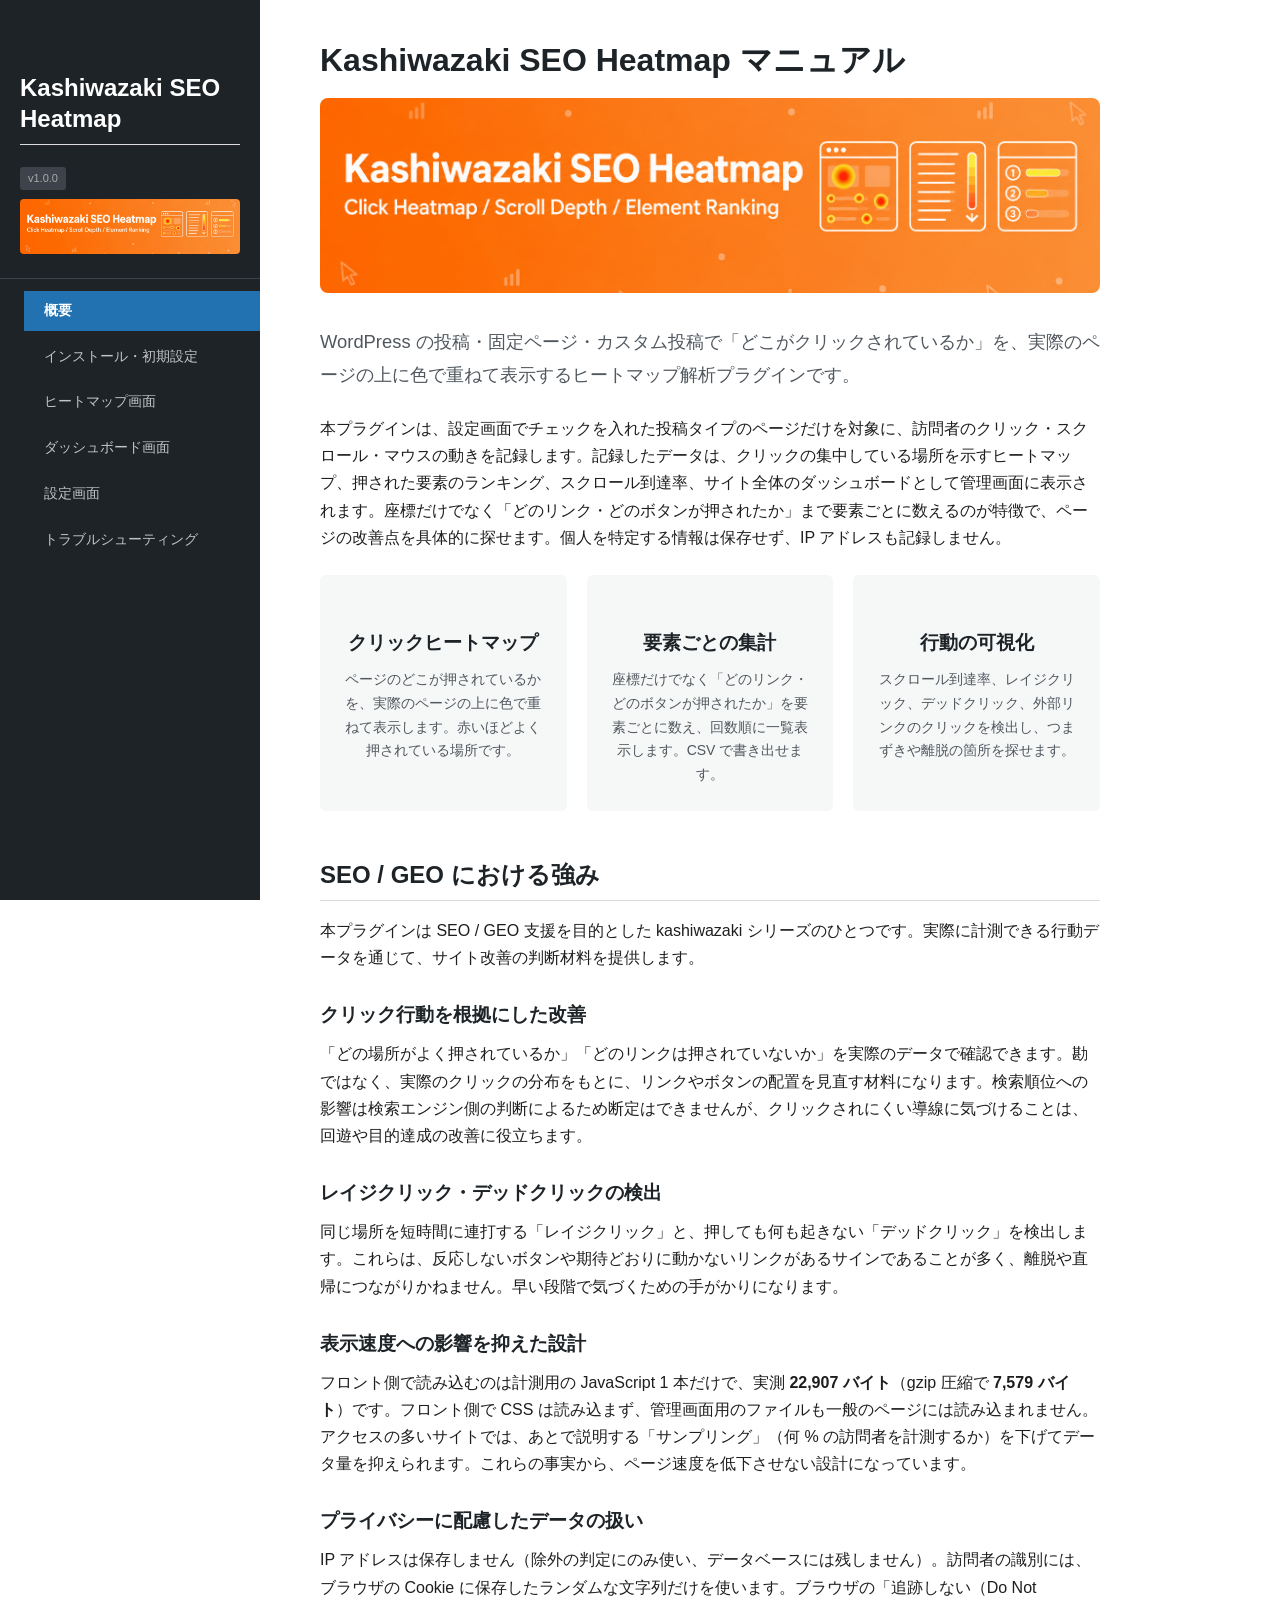
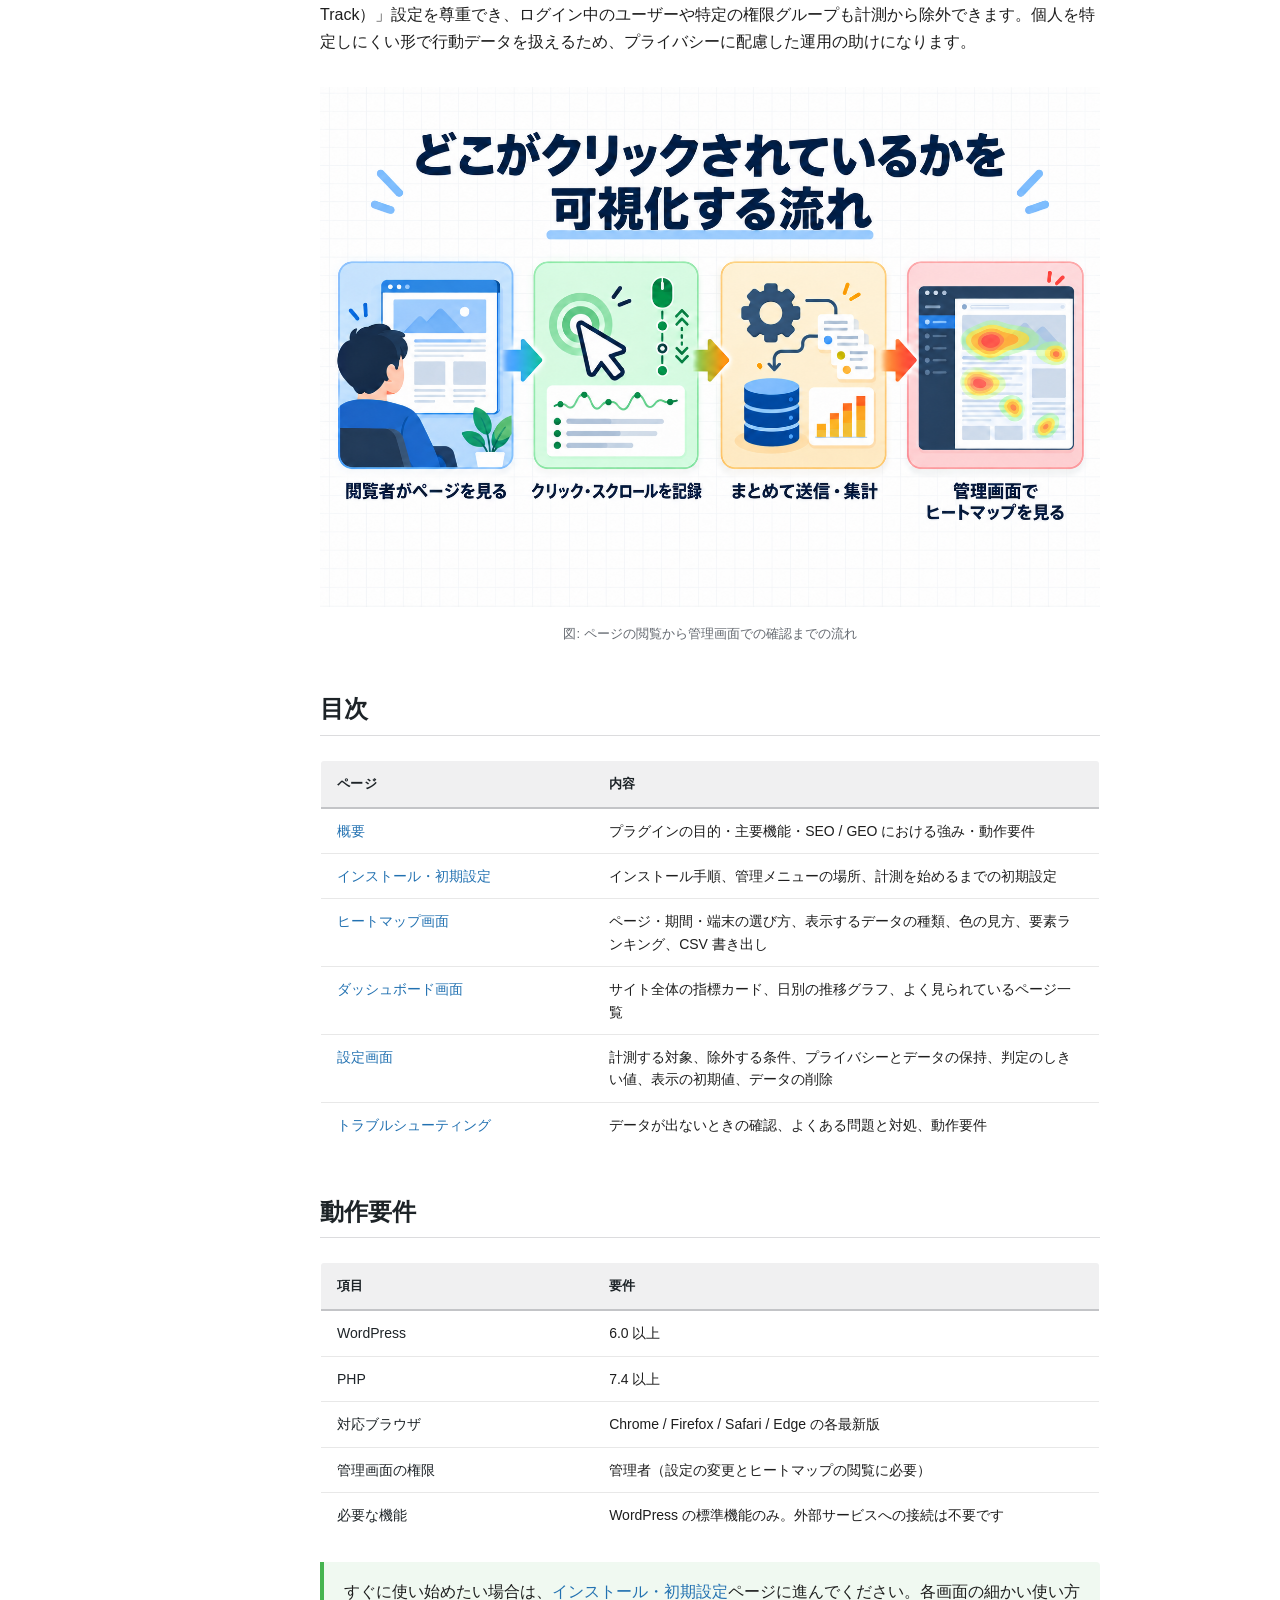
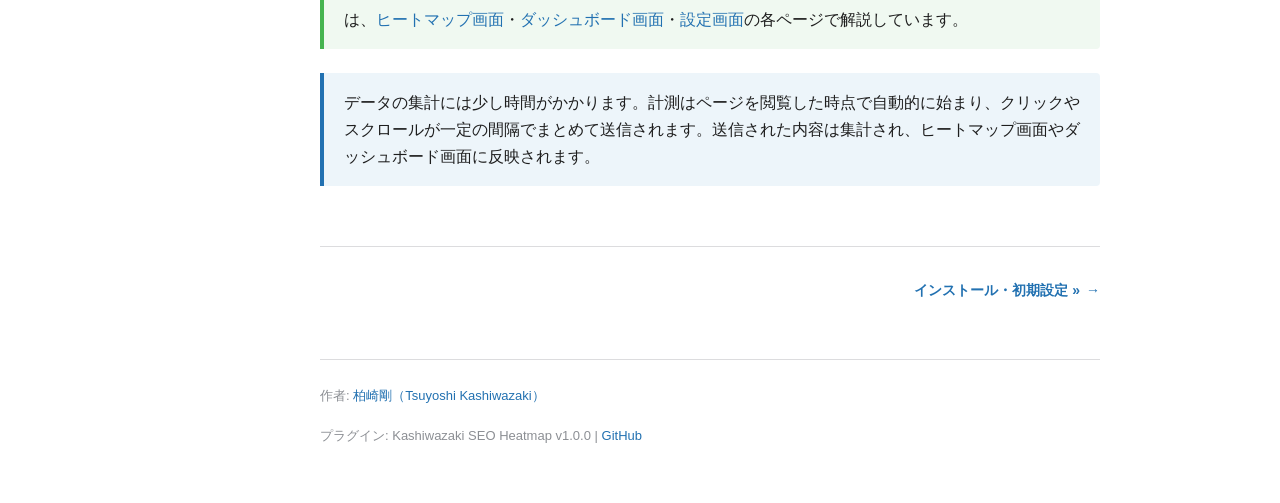
==== docs/index.html @ 168dd813 "Initial release v1.0.0" ====
<!DOCTYPE html>
<html lang="ja">
<head>
    <meta charset="UTF-8">
    <meta name="viewport" content="width=device-width, initial-scale=1.0">
    <title>概要 - Kashiwazaki SEO Heatmap マニュアル</title>
    <link rel="stylesheet" href="css/style.css">
</head>
<body>
<button class="hamburger-btn" aria-label="メニューを開く">&#9776;</button>

<nav class="sidebar">
    <div class="sidebar-header">
        <h2 style="color:#fff;">Kashiwazaki SEO Heatmap</h2>
        <span class="version">v1.0.0</span>
        <img src="images/main-visual.png" alt="" style="width:100%;border-radius:4px;margin-top:8px;">
    </div>
    <ul>
        <li><a href="index.html">概要</a></li>
        <li><a href="setup.html">インストール・初期設定</a></li>
        <li><a href="heatmap.html">ヒートマップ画面</a></li>
        <li><a href="dashboard.html">ダッシュボード画面</a></li>
        <li><a href="settings.html">設定画面</a></li>
        <li><a href="troubleshooting.html">トラブルシューティング</a></li>
    </ul>
</nav>

<main class="content">
    <h1>Kashiwazaki SEO Heatmap マニュアル</h1>
    <img src="images/main-visual.png" alt="Kashiwazaki SEO Heatmap メインビジュアル" style="width:100%;border-radius:8px;margin-bottom:24px;">

    <p class="lead">WordPress の投稿・固定ページ・カスタム投稿で「どこがクリックされているか」を、実際のページの上に色で重ねて表示するヒートマップ解析プラグインです。</p>

    <p>本プラグインは、設定画面でチェックを入れた投稿タイプのページだけを対象に、訪問者のクリック・スクロール・マウスの動きを記録します。記録したデータは、クリックの集中している場所を示すヒートマップ、押された要素のランキング、スクロール到達率、サイト全体のダッシュボードとして管理画面に表示されます。座標だけでなく「どのリンク・どのボタンが押されたか」まで要素ごとに数えるのが特徴で、ページの改善点を具体的に探せます。個人を特定する情報は保存せず、IP アドレスも記録しません。</p>

    <div class="feature-cards">
        <div class="feature-card">
            <h3>クリックヒートマップ</h3>
            <p>ページのどこが押されているかを、実際のページの上に色で重ねて表示します。赤いほどよく押されている場所です。</p>
        </div>
        <div class="feature-card">
            <h3>要素ごとの集計</h3>
            <p>座標だけでなく「どのリンク・どのボタンが押されたか」を要素ごとに数え、回数順に一覧表示します。CSV で書き出せます。</p>
        </div>
        <div class="feature-card">
            <h3>行動の可視化</h3>
            <p>スクロール到達率、レイジクリック、デッドクリック、外部リンクのクリックを検出し、つまずきや離脱の箇所を探せます。</p>
        </div>
    </div>

    <section>
        <h2>SEO / GEO における強み</h2>
        <p>本プラグインは SEO / GEO 支援を目的とした kashiwazaki シリーズのひとつです。実際に計測できる行動データを通じて、サイト改善の判断材料を提供します。</p>

        <h3>クリック行動を根拠にした改善</h3>
        <p>「どの場所がよく押されているか」「どのリンクは押されていないか」を実際のデータで確認できます。勘ではなく、実際のクリックの分布をもとに、リンクやボタンの配置を見直す材料になります。検索順位への影響は検索エンジン側の判断によるため断定はできませんが、クリックされにくい導線に気づけることは、回遊や目的達成の改善に役立ちます。</p>

        <h3>レイジクリック・デッドクリックの検出</h3>
        <p>同じ場所を短時間に連打する「レイジクリック」と、押しても何も起きない「デッドクリック」を検出します。これらは、反応しないボタンや期待どおりに動かないリンクがあるサインであることが多く、離脱や直帰につながりかねません。早い段階で気づくための手がかりになります。</p>

        <h3>表示速度への影響を抑えた設計</h3>
        <p>フロント側で読み込むのは計測用の JavaScript 1 本だけで、実測 <strong>22,907 バイト</strong>（gzip 圧縮で <strong>7,579 バイト</strong>）です。フロント側で CSS は読み込まず、管理画面用のファイルも一般のページには読み込まれません。アクセスの多いサイトでは、あとで説明する「サンプリング」（何 % の訪問者を計測するか）を下げてデータ量を抑えられます。これらの事実から、ページ速度を低下させない設計になっています。</p>

        <h3>プライバシーに配慮したデータの扱い</h3>
        <p>IP アドレスは保存しません（除外の判定にのみ使い、データベースには残しません）。訪問者の識別には、ブラウザの Cookie に保存したランダムな文字列だけを使います。ブラウザの「追跡しない（Do Not Track）」設定を尊重でき、ログイン中のユーザーや特定の権限グループも計測から除外できます。個人を特定しにくい形で行動データを扱えるため、プライバシーに配慮した運用の助けになります。</p>
    </section>

    <figure class="infographic">
        <img src="images/infographics/overview-flow.png" alt="プラグインの全体ワークフロー">
        <figcaption>図: ページの閲覧から管理画面での確認までの流れ</figcaption>
    </figure>

    <section>
        <h2>目次</h2>
        <table>
            <thead>
                <tr>
                    <th style="width:35%;">ページ</th>
                    <th>内容</th>
                </tr>
            </thead>
            <tbody>
                <tr>
                    <td><a href="index.html">概要</a></td>
                    <td>プラグインの目的・主要機能・SEO / GEO における強み・動作要件</td>
                </tr>
                <tr>
                    <td><a href="setup.html">インストール・初期設定</a></td>
                    <td>インストール手順、管理メニューの場所、計測を始めるまでの初期設定</td>
                </tr>
                <tr>
                    <td><a href="heatmap.html">ヒートマップ画面</a></td>
                    <td>ページ・期間・端末の選び方、表示するデータの種類、色の見方、要素ランキング、CSV 書き出し</td>
                </tr>
                <tr>
                    <td><a href="dashboard.html">ダッシュボード画面</a></td>
                    <td>サイト全体の指標カード、日別の推移グラフ、よく見られているページ一覧</td>
                </tr>
                <tr>
                    <td><a href="settings.html">設定画面</a></td>
                    <td>計測する対象、除外する条件、プライバシーとデータの保持、判定のしきい値、表示の初期値、データの削除</td>
                </tr>
                <tr>
                    <td><a href="troubleshooting.html">トラブルシューティング</a></td>
                    <td>データが出ないときの確認、よくある問題と対処、動作要件</td>
                </tr>
            </tbody>
        </table>
    </section>

    <section>
        <h2>動作要件</h2>
        <table>
            <thead>
                <tr>
                    <th style="width:35%;">項目</th>
                    <th>要件</th>
                </tr>
            </thead>
            <tbody>
                <tr><td>WordPress</td><td>6.0 以上</td></tr>
                <tr><td>PHP</td><td>7.4 以上</td></tr>
                <tr><td>対応ブラウザ</td><td>Chrome / Firefox / Safari / Edge の各最新版</td></tr>
                <tr><td>管理画面の権限</td><td>管理者（設定の変更とヒートマップの閲覧に必要）</td></tr>
                <tr><td>必要な機能</td><td>WordPress の標準機能のみ。外部サービスへの接続は不要です</td></tr>
            </tbody>
        </table>
    </section>

    <div class="callout callout-tip">
        <p>すぐに使い始めたい場合は、<a href="setup.html">インストール・初期設定</a>ページに進んでください。各画面の細かい使い方は、<a href="heatmap.html">ヒートマップ画面</a>・<a href="dashboard.html">ダッシュボード画面</a>・<a href="settings.html">設定画面</a>の各ページで解説しています。</p>
    </div>

    <div class="callout callout-note">
        <p>データの集計には少し時間がかかります。計測はページを閲覧した時点で自動的に始まり、クリックやスクロールが一定の間隔でまとめて送信されます。送信された内容は集計され、ヒートマップ画面やダッシュボード画面に反映されます。</p>
    </div>

    <nav class="page-nav">
        <span></span>
        <a href="setup.html" class="next">インストール・初期設定 &raquo;</a>
    </nav>

    <footer class="manual-footer">
        <p>作者: <a href="https://www.tsuyoshikashiwazaki.jp/profile/" target="_blank" rel="noopener">柏崎剛（Tsuyoshi Kashiwazaki）</a></p>
        <p>プラグイン: Kashiwazaki SEO Heatmap v1.0.0 | <a href="https://github.com/TsuyoshiKashiwazaki/wp-plugin-kashiwazaki-seo-heatmap" target="_blank" rel="noopener">GitHub</a></p>
    </footer>
</main>

<div class="lightbox"></div>
<script src="js/manual.js"></script>
</body>
</html>
---- docs/css/style.css ----
/* ========================================
   WordPress Plugin Manual - Common Stylesheet
   ======================================== */

/* ========================================
   1. Base / Reset
   ======================================== */

*,
*::before,
*::after {
    margin: 0;
    padding: 0;
    box-sizing: border-box;
}

html {
    font-size: 16px;
    scroll-behavior: smooth;
}

body {
    font-family: -apple-system, BlinkMacSystemFont, "Segoe UI", Roboto, Oxygen,
        Ubuntu, Cantarell, "Fira Sans", "Droid Sans", "Helvetica Neue", Arial,
        sans-serif;
    color: #1e1e1e;
    background: #fff;
    line-height: 1.7;
}

img {
    max-width: 100%;
    height: auto;
}

a {
    color: #2271b1;
    text-decoration: none;
}

a:hover {
    color: #135e96;
    text-decoration: underline;
}

/* ========================================
   2. Sidebar
   ======================================== */

.sidebar {
    position: fixed;
    top: 0;
    left: 0;
    width: 260px;
    height: 100vh;
    background: #1d2327;
    color: #fff;
    overflow-y: auto;
    z-index: 100;
    padding-bottom: 40px;
}

.sidebar-header {
    padding: 24px 20px 16px;
    border-bottom: 1px solid #3c434a;
}

.sidebar-header h1 {
    font-size: 15px;
    font-weight: 600;
    line-height: 1.4;
    color: #fff;
}

.sidebar-header .version {
    display: inline-block;
    margin-top: 6px;
    font-size: 11px;
    color: #a7aaad;
    background: #3c434a;
    padding: 2px 8px;
    border-radius: 3px;
}

.sidebar ul {
    list-style: none;
    padding: 12px 0;
}

.sidebar ul li a {
    display: block;
    padding: 8px 20px;
    color: #c3c4c7;
    font-size: 14px;
    transition: background 0.15s, color 0.15s;
}

.sidebar ul li a:hover {
    background: #2c3338;
    color: #fff;
    text-decoration: none;
}

.sidebar ul li.active a {
    background: #2271b1;
    color: #fff;
    font-weight: 600;
}

.sidebar ul li.section-label {
    padding: 18px 20px 4px;
    font-size: 11px;
    font-weight: 700;
    text-transform: uppercase;
    letter-spacing: 0.06em;
    color: #8c8f94;
}

/* ========================================
   3. Main Content
   ======================================== */

.content {
    margin-left: 260px;
    max-width: 900px;
    padding: 40px 60px;
}

/* ========================================
   4. Typography
   ======================================== */

h1, h2, h3, h4, h5, h6 {
    color: #1d2327;
    font-weight: 600;
    line-height: 1.3;
}

h1 {
    font-size: 2rem;
    margin-bottom: 16px;
}

h2 {
    font-size: 1.5rem;
    margin-top: 48px;
    margin-bottom: 16px;
    padding-bottom: 10px;
    border-bottom: 1px solid #dcdcde;
}

h3 {
    font-size: 1.2rem;
    margin-top: 32px;
    margin-bottom: 12px;
}

h4 {
    font-size: 1.05rem;
    margin-top: 24px;
    margin-bottom: 8px;
}

p {
    margin-bottom: 16px;
}

.lead {
    font-size: 1.15rem;
    color: #50575e;
    line-height: 1.8;
    margin-bottom: 24px;
}

/* ========================================
   5. Steps
   ======================================== */

.step {
    display: flex;
    gap: 16px;
    margin-bottom: 24px;
    align-items: flex-start;
}

.step-number {
    flex-shrink: 0;
    width: 36px;
    height: 36px;
    background: #2271b1;
    color: #fff;
    border-radius: 50%;
    display: flex;
    align-items: center;
    justify-content: center;
    font-size: 16px;
    font-weight: 700;
    line-height: 1;
}

.step-content {
    flex: 1;
    padding-top: 4px;
}

.step-content p:last-child {
    margin-bottom: 0;
}

/* ========================================
   6. Callout Boxes
   ======================================== */

.callout {
    padding: 16px 20px;
    margin: 24px 0;
    border-left: 4px solid;
    border-radius: 0 4px 4px 0;
}

.callout-title {
    font-weight: 700;
    margin-bottom: 6px;
}

.callout p:last-child {
    margin-bottom: 0;
}

.callout-tip {
    border-left-color: #46b450;
    background: #f0f9f1;
}

.callout-tip .callout-title {
    color: #2e7d32;
}

.callout-warning {
    border-left-color: #ffb900;
    background: #fef8e7;
}

.callout-warning .callout-title {
    color: #8b6914;
}

.callout-note {
    border-left-color: #2271b1;
    background: #edf5fa;
}

.callout-note .callout-title {
    color: #2271b1;
}

/* ========================================
   7. Screenshots
   ======================================== */

.screenshot {
    margin: 24px 0;
    text-align: center;
}

.screenshot img {
    max-width: 100%;
    border: 1px solid #dcdcde;
    border-radius: 6px;
    cursor: zoom-in;
}

.screenshot figcaption,
.screenshot .caption {
    font-size: 13px;
    color: #646970;
    margin-top: 8px;
    font-style: italic;
}

/* ========================================
   8. Infographic Images
   ======================================== */

.infographic {
    margin: 32px 0;
    text-align: center;
}

.infographic img {
    max-width: 100%;
    display: inline-block;
}

.infographic figcaption,
.infographic .caption {
    font-size: 13px;
    color: #646970;
    margin-top: 8px;
}

/* ========================================
   9. Feature Cards
   ======================================== */

.feature-cards {
    display: grid;
    grid-template-columns: repeat(3, 1fr);
    gap: 20px;
    margin: 24px 0;
}

.feature-card {
    background: #f6f7f7;
    border-radius: 6px;
    padding: 24px 20px;
    text-align: center;
}

.feature-card h4 {
    margin-top: 0;
    margin-bottom: 8px;
}

.feature-card p {
    font-size: 14px;
    color: #50575e;
    margin-bottom: 0;
}

.feature-card .icon {
    font-size: 28px;
    margin-bottom: 12px;
    display: block;
}

/* ========================================
   10. Tables (widefat style)
   ======================================== */

table,
table.widefat {
    width: 100%;
    border-collapse: collapse;
    margin: 24px 0;
    font-size: 14px;
    border: 1px solid #dcdcde;
    border-radius: 4px;
    overflow: hidden;
}

table thead th,
table.widefat thead th {
    background: #f0f0f1;
    text-align: left;
    padding: 12px 16px;
    font-weight: 600;
    font-size: 13px;
    color: #1d2327;
    border-bottom: 2px solid #c3c4c7;
    letter-spacing: 0.02em;
}

table tbody td,
table.widefat tbody td {
    padding: 11px 16px;
    border-bottom: 1px solid #e8e8e8;
    vertical-align: top;
    line-height: 1.6;
}

table tbody tr:hover,
table.widefat tbody tr:hover {
    background: #f6f7f7;
}

table tbody tr:last-child td,
table.widefat tbody tr:last-child td {
    border-bottom: none;
}

table tbody td:first-child {
    font-weight: 500;
    color: #1d2327;
}

/* ========================================
   11. HTTP Status Color Coding
   ======================================== */

.http-2xx {
    color: #00a32a;
    font-weight: 600;
}

.http-3xx {
    color: #2271b1;
    font-weight: 600;
}

.http-4xx {
    color: #dba617;
    font-weight: 600;
}

.http-5xx {
    color: #d63638;
    font-weight: 600;
}

/* ========================================
   12. Status Badges
   ======================================== */

.status-badge {
    display: inline-block;
    padding: 2px 10px;
    border-radius: 12px;
    font-size: 12px;
    font-weight: 600;
    line-height: 1.6;
    white-space: nowrap;
}

.status-ok {
    background: #edfaef;
    color: #00a32a;
}

.status-warning {
    background: #fef8e7;
    color: #996800;
}

.status-error {
    background: #fcf0f1;
    color: #d63638;
}

/* ========================================
   13. Lightbox Overlay
   ======================================== */

.lightbox {
    display: none;
    position: fixed;
    inset: 0;
    z-index: 9999;
    background: rgba(0, 0, 0, 0.85);
    align-items: center;
    justify-content: center;
    cursor: zoom-out;
}

.lightbox.active {
    display: flex;
}

.lightbox img {
    max-width: 90vw;
    max-height: 90vh;
    border-radius: 4px;
    box-shadow: 0 4px 30px rgba(0, 0, 0, 0.4);
}

.lightbox-close {
    position: absolute;
    top: 20px;
    right: 28px;
    background: none;
    border: none;
    color: #fff;
    font-size: 36px;
    cursor: pointer;
    line-height: 1;
    opacity: 0.8;
    transition: opacity 0.15s;
}

.lightbox-close:hover {
    opacity: 1;
}

/* ========================================
   14. Page Navigation
   ======================================== */

.page-nav {
    display: flex;
    justify-content: space-between;
    margin-top: 60px;
    padding-top: 24px;
    border-top: 1px solid #dcdcde;
}

.page-nav a {
    display: inline-flex;
    align-items: center;
    gap: 6px;
    font-size: 14px;
    font-weight: 600;
    color: #2271b1;
    padding: 8px 0;
}

.page-nav a:hover {
    color: #135e96;
    text-decoration: none;
}

.page-nav .prev::before {
    content: "\2190";
}

.page-nav .next::after {
    content: "\2192";
}

/* ========================================
   15. Manual Footer
   ======================================== */

.manual-footer {
    margin-top: 48px;
    padding: 24px 0 0;
    border-top: 1px solid #dcdcde;
    font-size: 13px;
    color: #8c8f94;
    line-height: 1.8;
}

.manual-footer a {
    color: #2271b1;
}

.manual-footer a:hover {
    color: #135e96;
}

/* ========================================
   16. Code Blocks
   ======================================== */

code {
    background: #f0f0f1;
    padding: 2px 6px;
    border-radius: 3px;
    font-size: 13px;
    font-family: Menlo, Consolas, "DejaVu Sans Mono", monospace;
    color: #1d2327;
}

pre {
    background: #2c3338;
    color: #e4e6e8;
    padding: 20px 24px;
    border-radius: 6px;
    overflow-x: auto;
    margin: 24px 0;
    font-size: 13px;
    line-height: 1.6;
}

pre code {
    background: none;
    padding: 0;
    border-radius: 0;
    color: inherit;
    font-size: inherit;
}

/* ========================================
   17. Lists
   ======================================== */

ul, ol {
    margin: 0 0 16px 24px;
}

li {
    margin-bottom: 6px;
}

/* ========================================
   18. Hamburger Menu Button
   ======================================== */

.hamburger-btn {
    display: none;
    position: fixed;
    top: 12px;
    left: 12px;
    z-index: 200;
    background: #1d2327;
    border: none;
    color: #fff;
    width: 40px;
    height: 40px;
    border-radius: 4px;
    cursor: pointer;
    font-size: 22px;
    align-items: center;
    justify-content: center;
    line-height: 1;
}

/* ========================================
   19. Responsive (max-width: 768px)
   ======================================== */

@media (max-width: 768px) {
    .sidebar {
        transform: translateX(-100%);
        transition: transform 0.25s ease;
    }

    .sidebar.open {
        transform: translateX(0);
    }

    .content {
        margin-left: 0;
        padding: 60px 20px 40px;
    }

    .hamburger-btn {
        display: flex;
    }

    .feature-cards {
        grid-template-columns: 1fr;
    }

    .page-nav {
        flex-direction: column;
        gap: 12px;
    }

    table.widefat {
        font-size: 13px;
    }

    table.widefat thead th,
    table.widefat tbody td {
        padding: 8px 10px;
    }

    h1 {
        font-size: 1.6rem;
    }

    h2 {
        font-size: 1.3rem;
    }
}
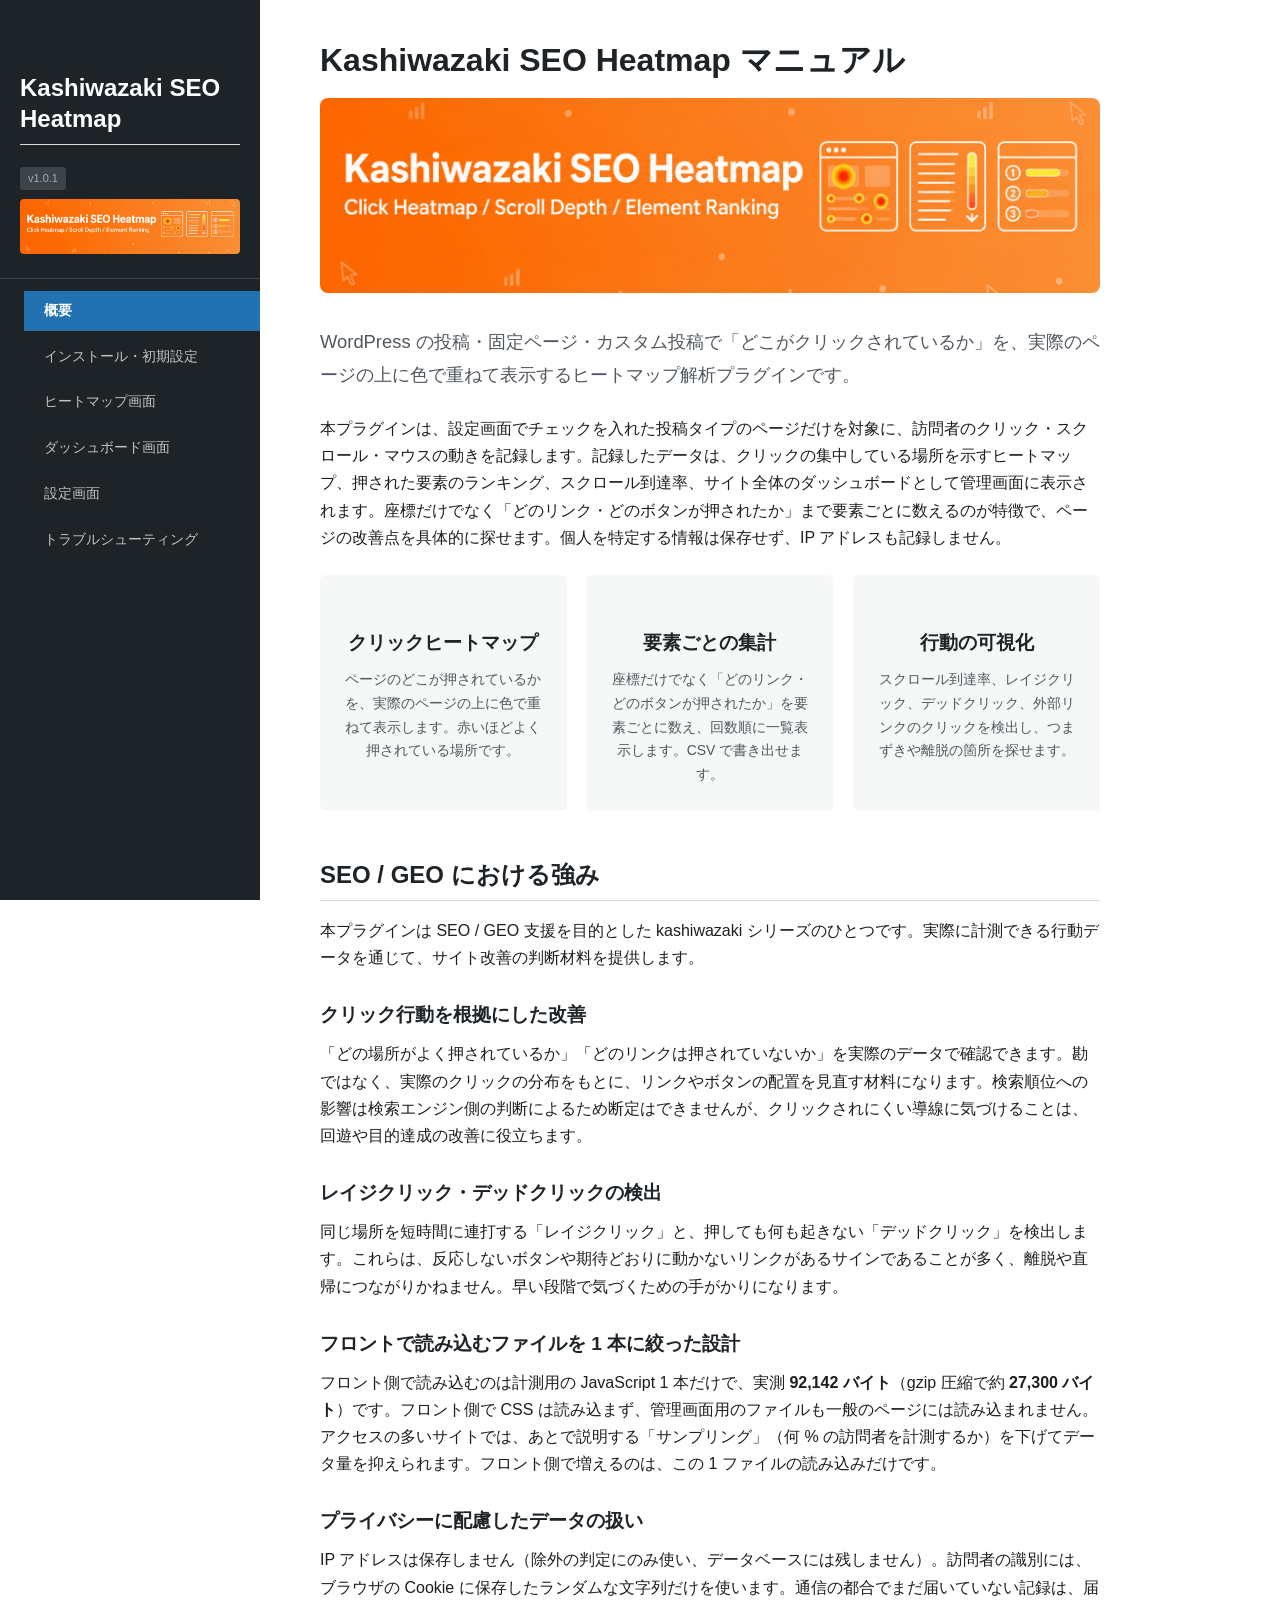
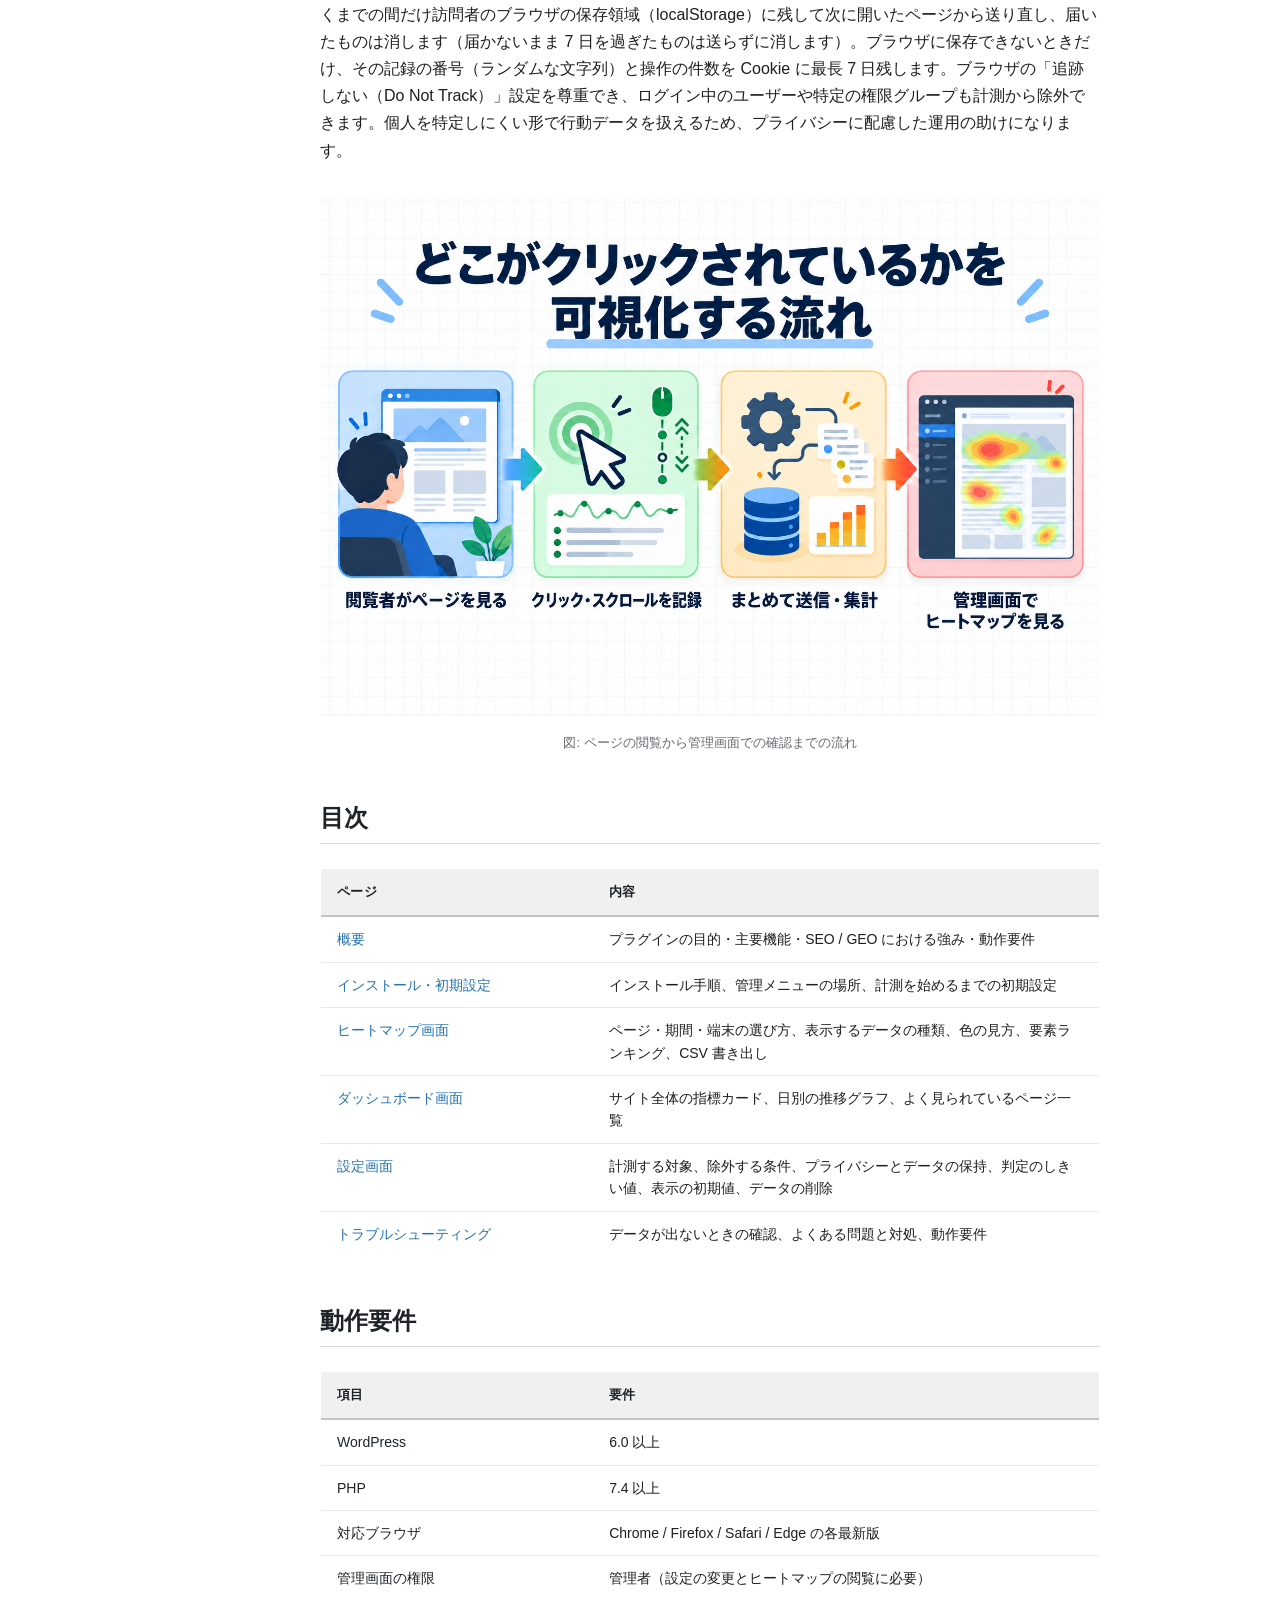
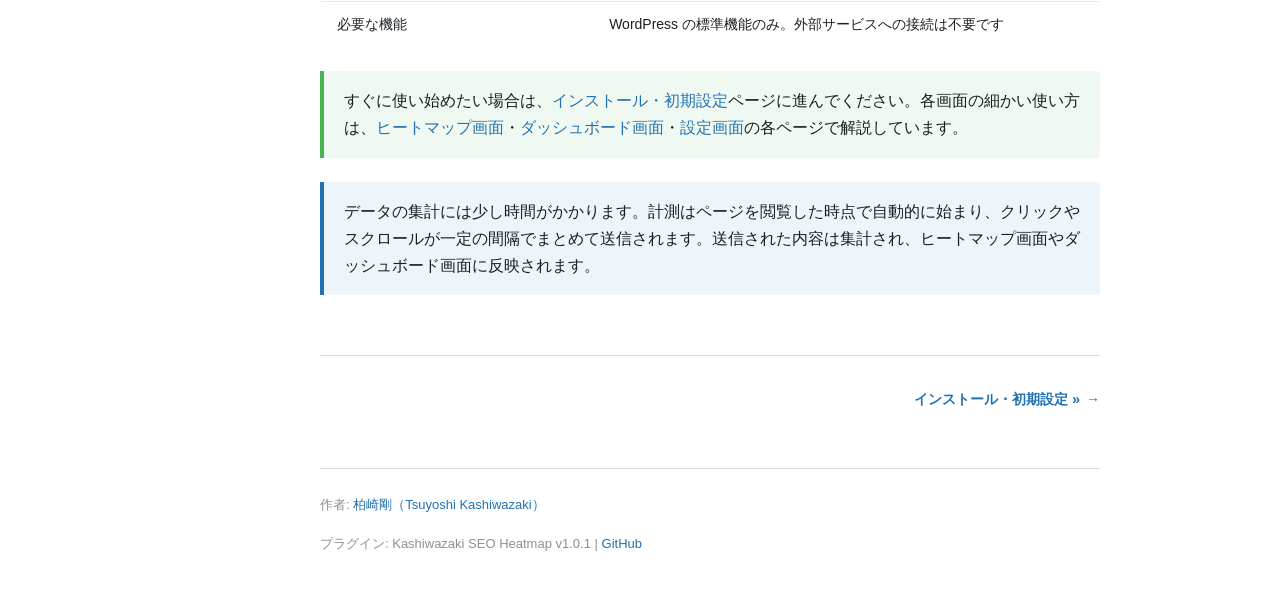
==== commit 723b367c: "Update to v1.0.1 - 通信の都合で届かなかった計測データを、ブラウザに一時的に残して送り直し、二重に数えないようにした - ログイン中のユーザー・除外する権限グループ・IP・URL を" ====
--- a/docs/index.html
+++ b/docs/index.html
@@ -12,7 +12,7 @@
 <nav class="sidebar">
     <div class="sidebar-header">
         <h2 style="color:#fff;">Kashiwazaki SEO Heatmap</h2>
-        <span class="version">v1.0.0</span>
+        <span class="version">v1.0.1</span>
         <img src="images/main-visual.png" alt="" style="width:100%;border-radius:4px;margin-top:8px;">
     </div>
     <ul>
@@ -58,11 +58,11 @@
         <h3>レイジクリック・デッドクリックの検出</h3>
         <p>同じ場所を短時間に連打する「レイジクリック」と、押しても何も起きない「デッドクリック」を検出します。これらは、反応しないボタンや期待どおりに動かないリンクがあるサインであることが多く、離脱や直帰につながりかねません。早い段階で気づくための手がかりになります。</p>
 
-        <h3>表示速度への影響を抑えた設計</h3>
-        <p>フロント側で読み込むのは計測用の JavaScript 1 本だけで、実測 <strong>22,907 バイト</strong>（gzip 圧縮で <strong>7,579 バイト</strong>）です。フロント側で CSS は読み込まず、管理画面用のファイルも一般のページには読み込まれません。アクセスの多いサイトでは、あとで説明する「サンプリング」（何 % の訪問者を計測するか）を下げてデータ量を抑えられます。これらの事実から、ページ速度を低下させない設計になっています。</p>
+        <h3>フロントで読み込むファイルを 1 本に絞った設計</h3>
+        <p>フロント側で読み込むのは計測用の JavaScript 1 本だけで、実測 <strong>92,142 バイト</strong>（gzip 圧縮で約 <strong>27,300 バイト</strong>）です。フロント側で CSS は読み込まず、管理画面用のファイルも一般のページには読み込まれません。アクセスの多いサイトでは、あとで説明する「サンプリング」（何 % の訪問者を計測するか）を下げてデータ量を抑えられます。フロント側で増えるのは、この 1 ファイルの読み込みだけです。</p>
 
         <h3>プライバシーに配慮したデータの扱い</h3>
-        <p>IP アドレスは保存しません（除外の判定にのみ使い、データベースには残しません）。訪問者の識別には、ブラウザの Cookie に保存したランダムな文字列だけを使います。ブラウザの「追跡しない（Do Not Track）」設定を尊重でき、ログイン中のユーザーや特定の権限グループも計測から除外できます。個人を特定しにくい形で行動データを扱えるため、プライバシーに配慮した運用の助けになります。</p>
+        <p>IP アドレスは保存しません（除外の判定にのみ使い、データベースには残しません）。訪問者の識別には、ブラウザの Cookie に保存したランダムな文字列だけを使います。通信の都合でまだ届いていない記録は、届くまでの間だけ訪問者のブラウザの保存領域（localStorage）に残して次に開いたページから送り直し、届いたものは消します（届かないまま 7 日を過ぎたものは送らずに消します）。ブラウザに保存できないときだけ、その記録の番号（ランダムな文字列）と操作の件数を Cookie に最長 7 日残します。ブラウザの「追跡しない（Do Not Track）」設定を尊重でき、ログイン中のユーザーや特定の権限グループも計測から除外できます。個人を特定しにくい形で行動データを扱えるため、プライバシーに配慮した運用の助けになります。</p>
     </section>
 
     <figure class="infographic">
@@ -142,7 +142,7 @@
 
     <footer class="manual-footer">
         <p>作者: <a href="https://www.tsuyoshikashiwazaki.jp/profile/" target="_blank" rel="noopener">柏崎剛（Tsuyoshi Kashiwazaki）</a></p>
-        <p>プラグイン: Kashiwazaki SEO Heatmap v1.0.0 | <a href="https://github.com/TsuyoshiKashiwazaki/wp-plugin-kashiwazaki-seo-heatmap" target="_blank" rel="noopener">GitHub</a></p>
+        <p>プラグイン: Kashiwazaki SEO Heatmap v1.0.1 | <a href="https://github.com/TsuyoshiKashiwazaki/wp-plugin-kashiwazaki-seo-heatmap" target="_blank" rel="noopener">GitHub</a></p>
     </footer>
 </main>
 
